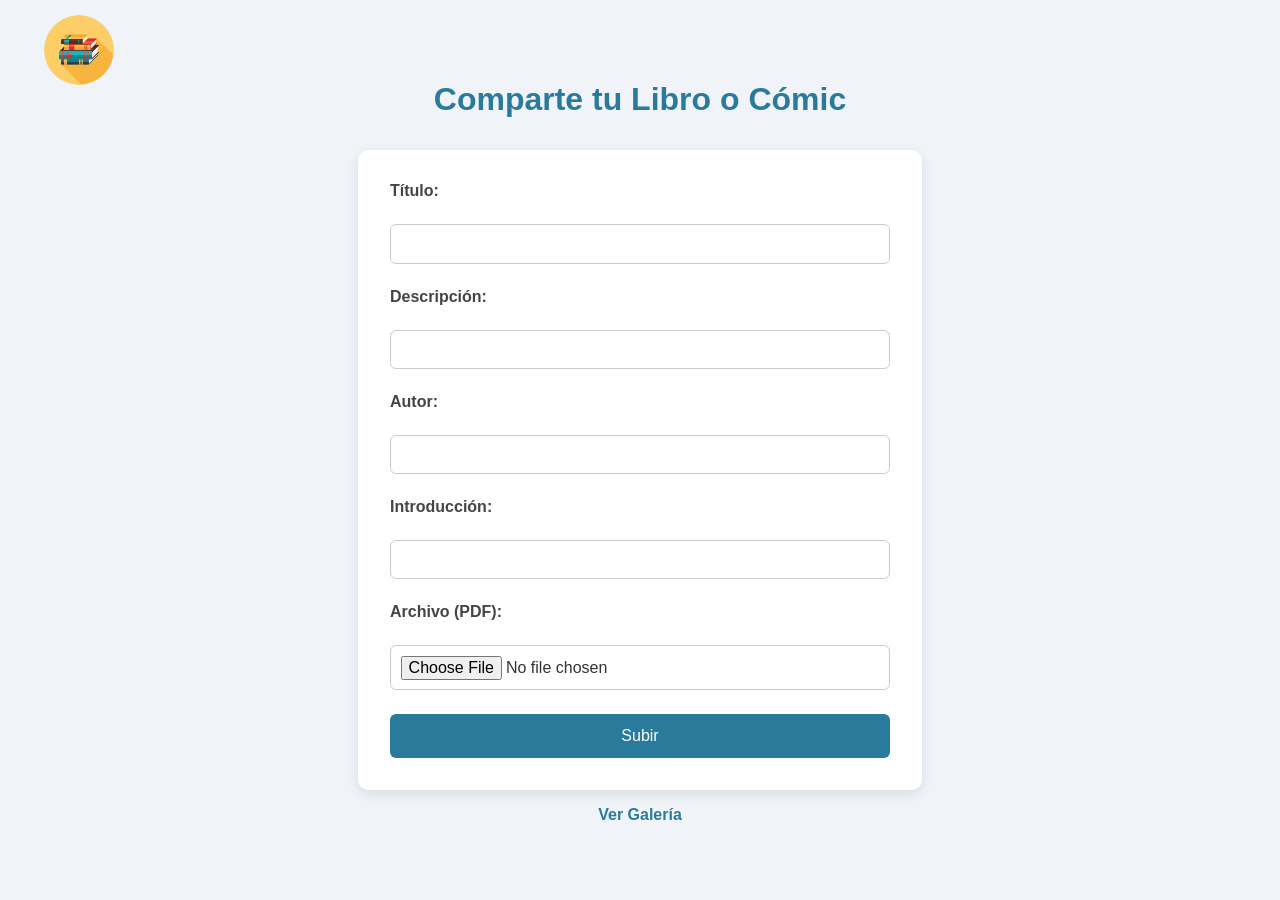
==== index.html @ cca5fb01 "Update and rename ComparteTuLibro.html to index.html" ====
<!DOCTYPE html>
<html lang="es">
  <head>
    <meta charset="UTF-8" />
    <title>Subir Libro o Cómic</title>
    <link rel="stylesheet" href="estilo.css" />
  </head>
  <body>
    <header>
       <div class="logo">
            <img src="OIP__5_-removebg-preview.png">
        </div>
    </header>
    <h1>Comparte tu Libro o Cómic</h1>
    <form action="galeria.html" method="POST" enctype="multipart/form-data">
      <label for="titulo">Título:</label>
      <input type="text" id="titulo" name="titulo" required />

      <label for="/subir">Descripción:</label>
      <input type="text" id="descripcion" name="descripcion" required>

      <label for="/subir">Autor:</label>
      <input type="text" id="autor" name="autor" required>

      <label for="/subir">Introducción:</label>
      <input type="text" id="introduccion" name="introduccion" required>

      <label for="archivo">Archivo (PDF):</label>
      <input type="file" id="archivo" name="archivo" accept=".pdf" required />

      <button type="submit">Subir</button>
    </form>

    <a href="galeria.html">Ver Galería</a>
  </body>
</html>
---- estilo.css ----
body {
  background-color: #f0f4f8;
  font-family: 'Segoe UI', sans-serif;
  padding: 2rem;
  color: #333;
}

.logo{
  display: flex;
  align-items: center;
  text-align: left;
  height: 20px;
}

.logo img{
  border-radius: 50%;
  padding: 4px;
  width: 70px;
  height: auto;
  transition: transform 0.7s ease;
}

.logo img:hover{
  transform: scale(1.05);
}


h1 {
  text-align: center;
  color: #2a7b9b;
  margin-bottom: 2rem;
}

form {
  background-color: #fff;
  padding: 2rem;
  border-radius: 10px;
  box-shadow: 0 4px 12px rgba(0,0,0,0.1);
  max-width: 500px;
  margin: 0 auto;
  display: flex;
  flex-direction: column;
  gap: 1.5rem;
}

label {
  font-weight: bold;
  color: #444;
}

input[type="text"],
input[type="file"] {
  padding: 0.6rem;
  border: 1px solid #ccc;
  border-radius: 6px;
  font-size: 1rem;
}

button {
  background-color: #2a7b9b;
  color: white;
  padding: 0.8rem;
  border: none;
  border-radius: 6px;
  cursor: pointer;
  font-size: 1rem;
  transition: background-color 0.3s ease;
}

button:hover {
  background-color: #1e5e75;
}

a {
  display: block;
  text-align: center;
  margin-top: 1rem;
  text-decoration: none;
  color: #2a7b9b;
  font-weight: bold;
}

a:hover {
  text-decoration: underline;
}
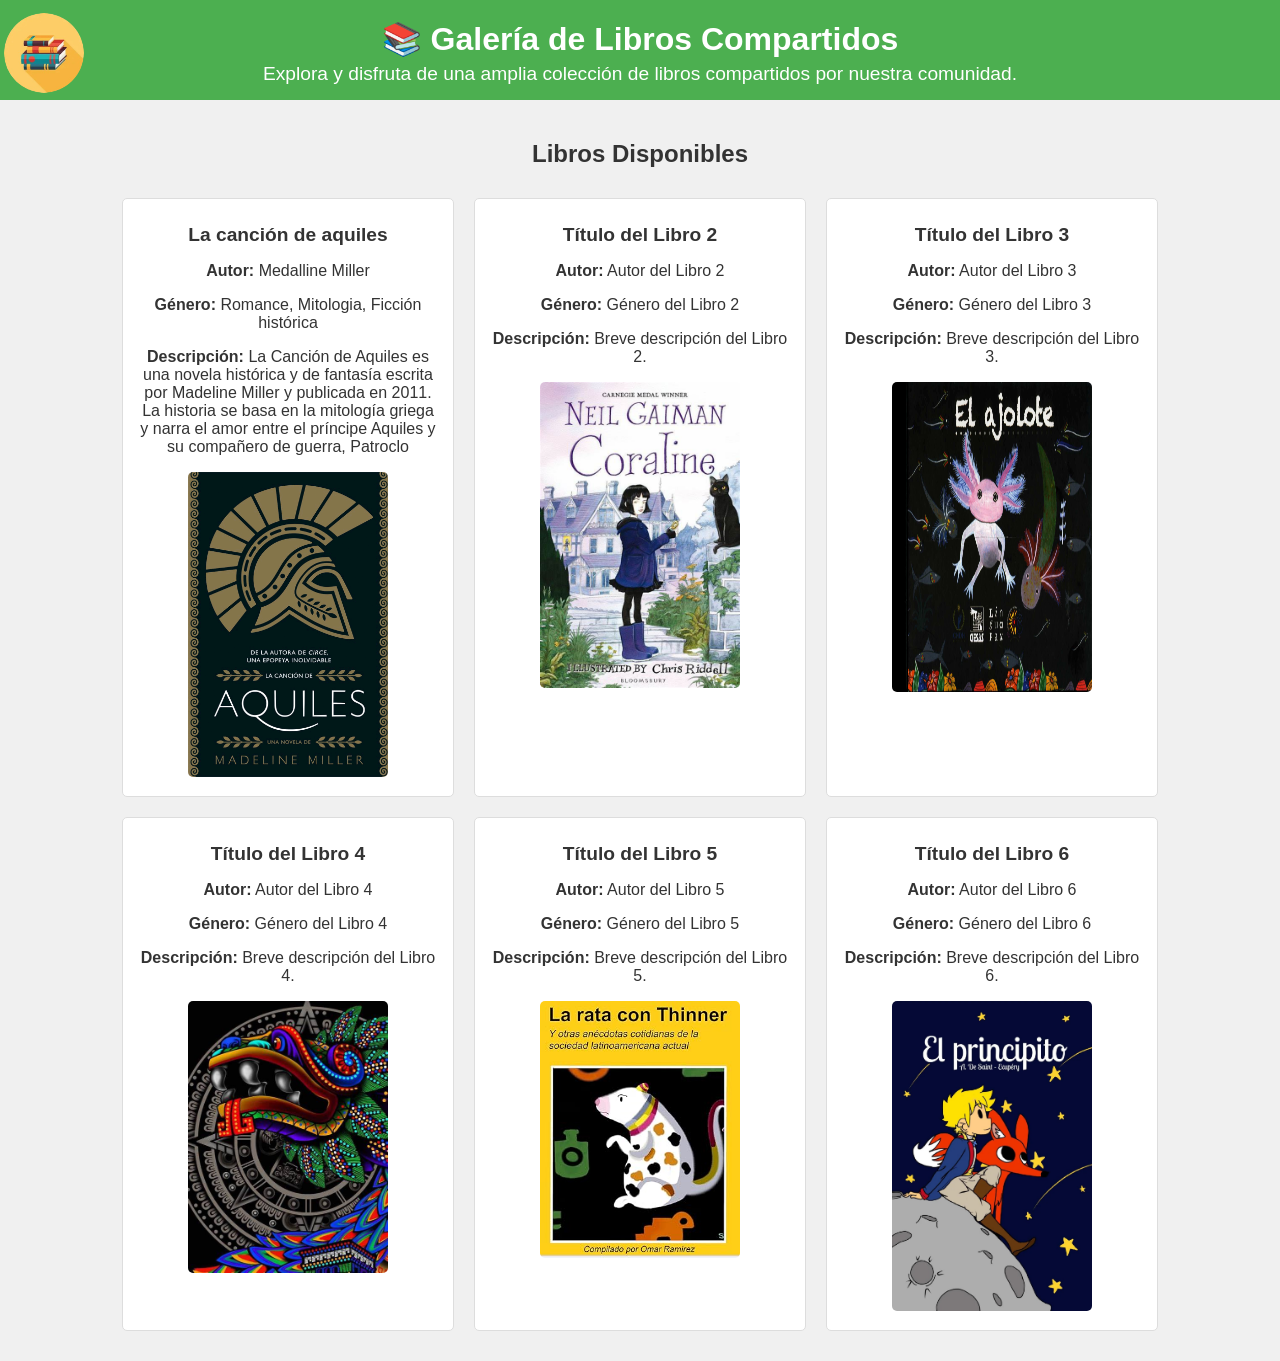
==== commit 8513f48e: "Update and rename galeria.html to index.html" ====
--- a/index.html
+++ b/index.html
@@ -1,37 +1,78 @@
 <!DOCTYPE html>
-<html lang="es">
-  <head>
-    <meta charset="UTF-8" />
-    <title>Subir Libro o Cómic</title>
-    <link rel="stylesheet" href="estilo.css" />
-  </head>
-  <body>
-    <header>
-       <div class="logo">
-            <img src="OIP__5_-removebg-preview.png">
-        </div>
-    </header>
-    <h1>Comparte tu Libro o Cómic</h1>
-    <form action="galeria.html" method="POST" enctype="multipart/form-data">
-      <label for="titulo">Título:</label>
-      <input type="text" id="titulo" name="titulo" required />
+<html lang="en">
+    <head>
+        <meta charset="UTF-8">
+        <meta name="viewport" content="width=device-width, initial-scale=1.0">
+        <title>Sube tu libro</title>
+        <link rel="stylesheet" href="style2.css">
+    </head>
+    <body>
+        <header class="encabezado">
+            <div class="logo">
+                <a href="subir.html">
+                    <img src="OIP__5_-removebg-preview.png">
+                </a>
+            </div>
+            <h1>📚 Galería de Libros Compartidos</h1>
+            <p>Explora y disfruta de una amplia colección de libros compartidos por nuestra comunidad.</p>
+        </header>
 
-      <label for="/subir">Descripción:</label>
-      <input type="text" id="descripcion" name="descripcion" required>
-
-      <label for="/subir">Autor:</label>
-      <input type="text" id="autor" name="autor" required>
-
-      <label for="/subir">Introducción:</label>
-      <input type="text" id="introduccion" name="introduccion" required>
-
-      <label for="archivo">Archivo (PDF):</label>
-      <input type="file" id="archivo" name="archivo" accept=".pdf" required />
-
-      <button type="submit">Subir</button>
-    </form>
-
-    <a href="galeria.html">Ver Galería</a>
-  </body>
+        <main class="galeria">
+            <h2>Libros Disponibles</h2>
+            <div class="libro">
+                <h3>La canción de aquiles</h3>
+                <p><strong>Autor:</strong> Medalline Miller</p>
+                <p><strong>Género:</strong> Romance, Mitologia, Ficción histórica</p>
+                <p><strong>Descripción:</strong> La Canción de Aquiles es una novela histórica y de fantasía escrita por Madeline Miller y publicada en 2011. La historia se basa en la mitología griega y narra el amor entre el príncipe Aquiles y su compañero de guerra, Patroclo</p>
+                <a href="cancion de aquiles.pdf" target="_blank">
+                    <img src="978607550805.gif" alt="">
+                </a>
+            </div>
+            <div class="libro">
+                <h3>Título del Libro 2</h3>
+                <p><strong>Autor:</strong> Autor del Libro 2</p>
+                <p><strong>Género:</strong> Género del Libro 2</p>
+                <p><strong>Descripción:</strong> Breve descripción del Libro 2.</p>
+                <a href="coraline.pdf" target="_blank">
+                    <img src="OIP (1).jpeg" alt="">
+                </a>
+            </div>
+            <div class="libro2">
+                <h3>Título del Libro 3</h3>
+                <p><strong>Autor:</strong> Autor del Libro 3</p>
+                <p><strong>Género:</strong> Género del Libro 3</p>
+                <p><strong>Descripción:</strong> Breve descripción del Libro 3.</p>
+                <a href="4 El Ajolote (Presentación) autor Itzel Vargas García.pdf" target="_blank">
+                    <img src="mini_magick20190121-4236-18z1aax.png" alt="">
+                </a>
+            </div>
+            <div class="libro">
+                <h3>Título del Libro 4</h3>
+                <p><strong>Autor:</strong> Autor del Libro 4</p>
+                <p><strong>Género:</strong> Género del Libro 4</p>
+                <p><strong>Descripción:</strong> Breve descripción del Libro 4.</p>
+                <a href="2 La Leyenda de Quetzalcóatl autor Enrique Florescano.pdf" target="_blank">
+                    <img src="OIP (2).jpeg" alt="">
+                </a>
+            </div>
+            <div class="libro">
+                <h3>Título del Libro 5</h3>
+                <p><strong>Autor:</strong> Autor del Libro 5</p>
+                <p><strong>Género:</strong> Género del Libro 5</p>
+                <p><strong>Descripción:</strong> Breve descripción del Libro 5.</p>
+                <a href="rata_con_thinner.pdf" target="_blank">
+                    <img src="rata.jpg" alt="">
+                </a>
+            </div>
+            <div class="libro2">
+                <h3>Título del Libro 6</h3>
+                <p><strong>Autor:</strong> Autor del Libro 6</p>
+                <p><strong>Género:</strong> Género del Libro 6</p>
+                <p><strong>Descripción:</strong> Breve descripción del Libro 6.</p>
+                <a href="EL-PRINCIPITO.pdf" target="_blank">
+                    <img src="caca.jpg" alt="">
+                </a>
+            </div>
+        </main>
+    </body>
 </html>
-
--- a/style2.css
+++ b/style2.css
@@ -0,0 +1,99 @@
+body{
+    background-color: #f0f0f0;
+    font-family: Arial, sans-serif;
+    color: #333;
+    margin: 0;
+    padding: 0;
+}
+
+.encabezado{
+    background-color: #4CAF50;
+    color: white;
+    padding: 10px 0;
+    text-align: center;
+}
+
+.encabezado h1{
+    margin: 0;
+    font-size: 2em;
+}
+
+.encabezado p{
+    margin: 5px 0;
+    font-size: 1.2em;
+}
+
+.galeria{
+    display: flex;
+    flex-wrap: wrap;
+    justify-content: center;
+    padding: 20px;
+}
+
+.galeria h2{
+    width: 100%;
+    text-align: center;
+    margin-bottom: 20px;
+}
+
+.libro{
+    background-color: white;
+    border: 1px solid #ddd;
+    border-radius: 5px;
+    margin: 10px;
+    padding: 15px;
+    width: 300px;
+    text-align: center;
+}
+
+.libro h3{
+    font-size: 1.2em;
+    margin: 10px 0;
+}
+
+.libro img{
+    width: 200px;
+    height: auto;
+    border-radius: 5px;
+}
+
+.libro2{
+    background-color: white;
+    border: 1px solid #ddd;
+    border-radius: 5px;
+    margin: 10px;
+    padding: 15px;
+    width: 300px;
+    text-align: center;
+}
+
+.libro2 h3{
+    font-size: 1.2em;
+    margin: 10px 0;
+}
+
+.libro2 img{
+    width: 200px;
+    height: 310px;
+    border-radius: 5px;
+}
+
+.logo{
+    margin-bottom: -80px;
+    display: flex;
+    align-items: center;
+    text-align: left;
+    height: 90px;
+}
+
+.logo img{
+    border-radius: 50%;
+    padding: 4px;
+    width: 80px;
+    height: auto;
+    transition: transform 0.7s ease;
+}
+
+.logo img:hover{
+    transform: scale(1.05);
+}
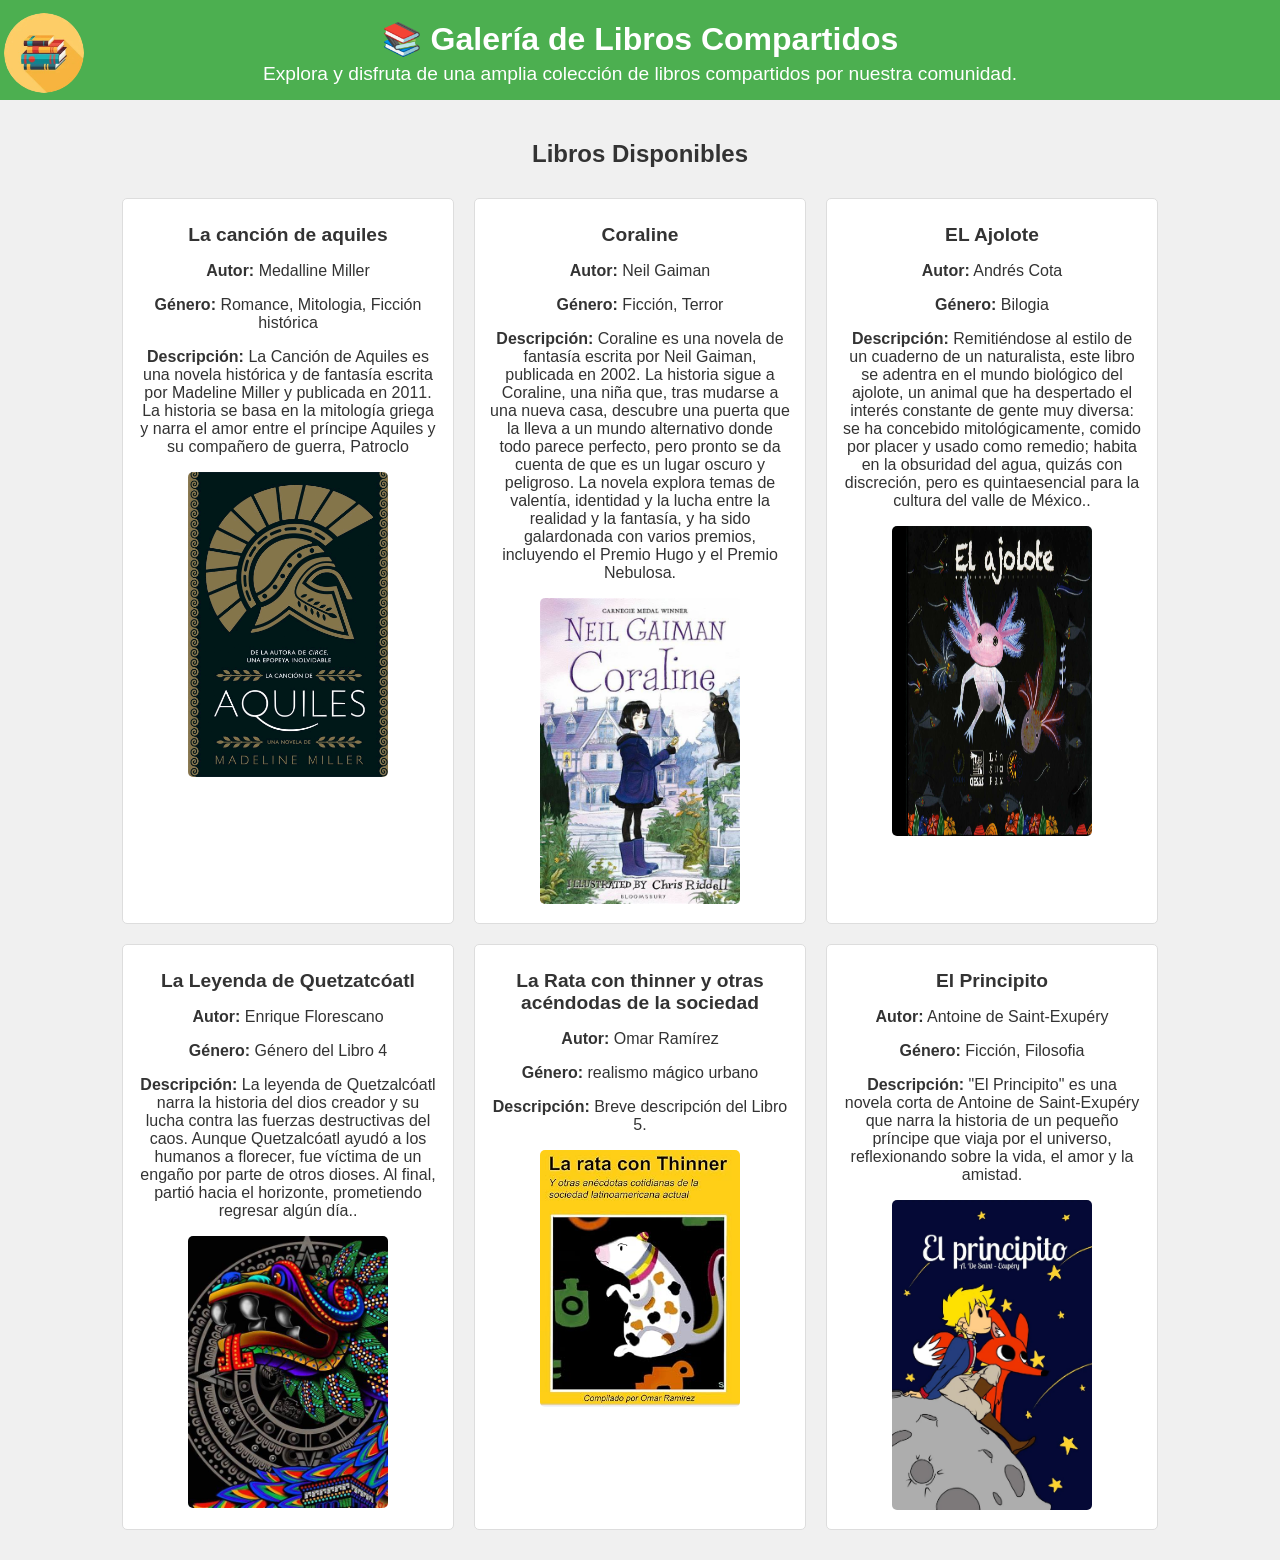
==== commit 07845976: "Update index.html" ====
--- a/index.html
+++ b/index.html
@@ -29,46 +29,46 @@
                 </a>
             </div>
             <div class="libro">
-                <h3>Título del Libro 2</h3>
-                <p><strong>Autor:</strong> Autor del Libro 2</p>
-                <p><strong>Género:</strong> Género del Libro 2</p>
-                <p><strong>Descripción:</strong> Breve descripción del Libro 2.</p>
+                <h3>Coraline</h3>
+                <p><strong>Autor:</strong> Neil Gaiman</p>
+                <p><strong>Género:</strong> Ficción, Terror</p>
+                <p><strong>Descripción:</strong> Coraline es una novela de fantasía escrita por Neil Gaiman, publicada en 2002. La historia sigue a Coraline, una niña que, tras mudarse a una nueva casa, descubre una puerta que la lleva a un mundo alternativo donde todo parece perfecto, pero pronto se da cuenta de que es un lugar oscuro y peligroso. La novela explora temas de valentía, identidad y la lucha entre la realidad y la fantasía, y ha sido galardonada con varios premios, incluyendo el Premio Hugo y el Premio Nebulosa.</p>
                 <a href="coraline.pdf" target="_blank">
                     <img src="OIP (1).jpeg" alt="">
                 </a>
             </div>
             <div class="libro2">
-                <h3>Título del Libro 3</h3>
-                <p><strong>Autor:</strong> Autor del Libro 3</p>
-                <p><strong>Género:</strong> Género del Libro 3</p>
-                <p><strong>Descripción:</strong> Breve descripción del Libro 3.</p>
+                <h3>EL Ajolote</h3>
+                <p><strong>Autor:</strong> Andrés Cota</p>
+                <p><strong>Género:</strong> Bilogia</p>
+                <p><strong>Descripción:</strong> Remitiéndose al estilo de un cuaderno de un naturalista, este libro se adentra en el mundo biológico del ajolote, un animal que ha despertado el interés constante de gente muy diversa: se ha concebido mitológicamente, comido por placer y usado como remedio; habita en la obsuridad del agua, quizás con discreción, pero es quintaesencial para la cultura del valle de México..</p>
                 <a href="4 El Ajolote (Presentación) autor Itzel Vargas García.pdf" target="_blank">
                     <img src="mini_magick20190121-4236-18z1aax.png" alt="">
                 </a>
             </div>
             <div class="libro">
-                <h3>Título del Libro 4</h3>
-                <p><strong>Autor:</strong> Autor del Libro 4</p>
+                <h3>La Leyenda de Quetzatcóatl</h3>
+                <p><strong>Autor:</strong> Enrique Florescano</p>
                 <p><strong>Género:</strong> Género del Libro 4</p>
-                <p><strong>Descripción:</strong> Breve descripción del Libro 4.</p>
+                <p><strong>Descripción:</strong> La leyenda de Quetzalcóatl narra la historia del dios creador y su lucha contra las fuerzas destructivas del caos. Aunque Quetzalcóatl ayudó a los humanos a florecer, fue víctima de un engaño por parte de otros dioses. Al final, partió hacia el horizonte, prometiendo regresar algún día..</p>
                 <a href="2 La Leyenda de Quetzalcóatl autor Enrique Florescano.pdf" target="_blank">
                     <img src="OIP (2).jpeg" alt="">
                 </a>
             </div>
             <div class="libro">
-                <h3>Título del Libro 5</h3>
-                <p><strong>Autor:</strong> Autor del Libro 5</p>
-                <p><strong>Género:</strong> Género del Libro 5</p>
+                <h3>La Rata con thinner y otras acéndodas de la sociedad</h3>
+                <p><strong>Autor:</strong> Omar Ramírez</p>
+                <p><strong>Género:</strong> realismo mágico urbano</p>
                 <p><strong>Descripción:</strong> Breve descripción del Libro 5.</p>
                 <a href="rata_con_thinner.pdf" target="_blank">
                     <img src="rata.jpg" alt="">
                 </a>
             </div>
             <div class="libro2">
-                <h3>Título del Libro 6</h3>
-                <p><strong>Autor:</strong> Autor del Libro 6</p>
-                <p><strong>Género:</strong> Género del Libro 6</p>
-                <p><strong>Descripción:</strong> Breve descripción del Libro 6.</p>
+                <h3>El Principito</h3>
+                <p><strong>Autor:</strong> Antoine de Saint-Exupéry</p>
+                <p><strong>Género:</strong> Ficción, Filosofia</p>
+                <p><strong>Descripción:</strong> "El Principito" es una novela corta de Antoine de Saint-Exupéry que narra la historia de un pequeño príncipe que viaja por el universo, reflexionando sobre la vida, el amor y la amistad.</p>
                 <a href="EL-PRINCIPITO.pdf" target="_blank">
                     <img src="caca.jpg" alt="">
                 </a>
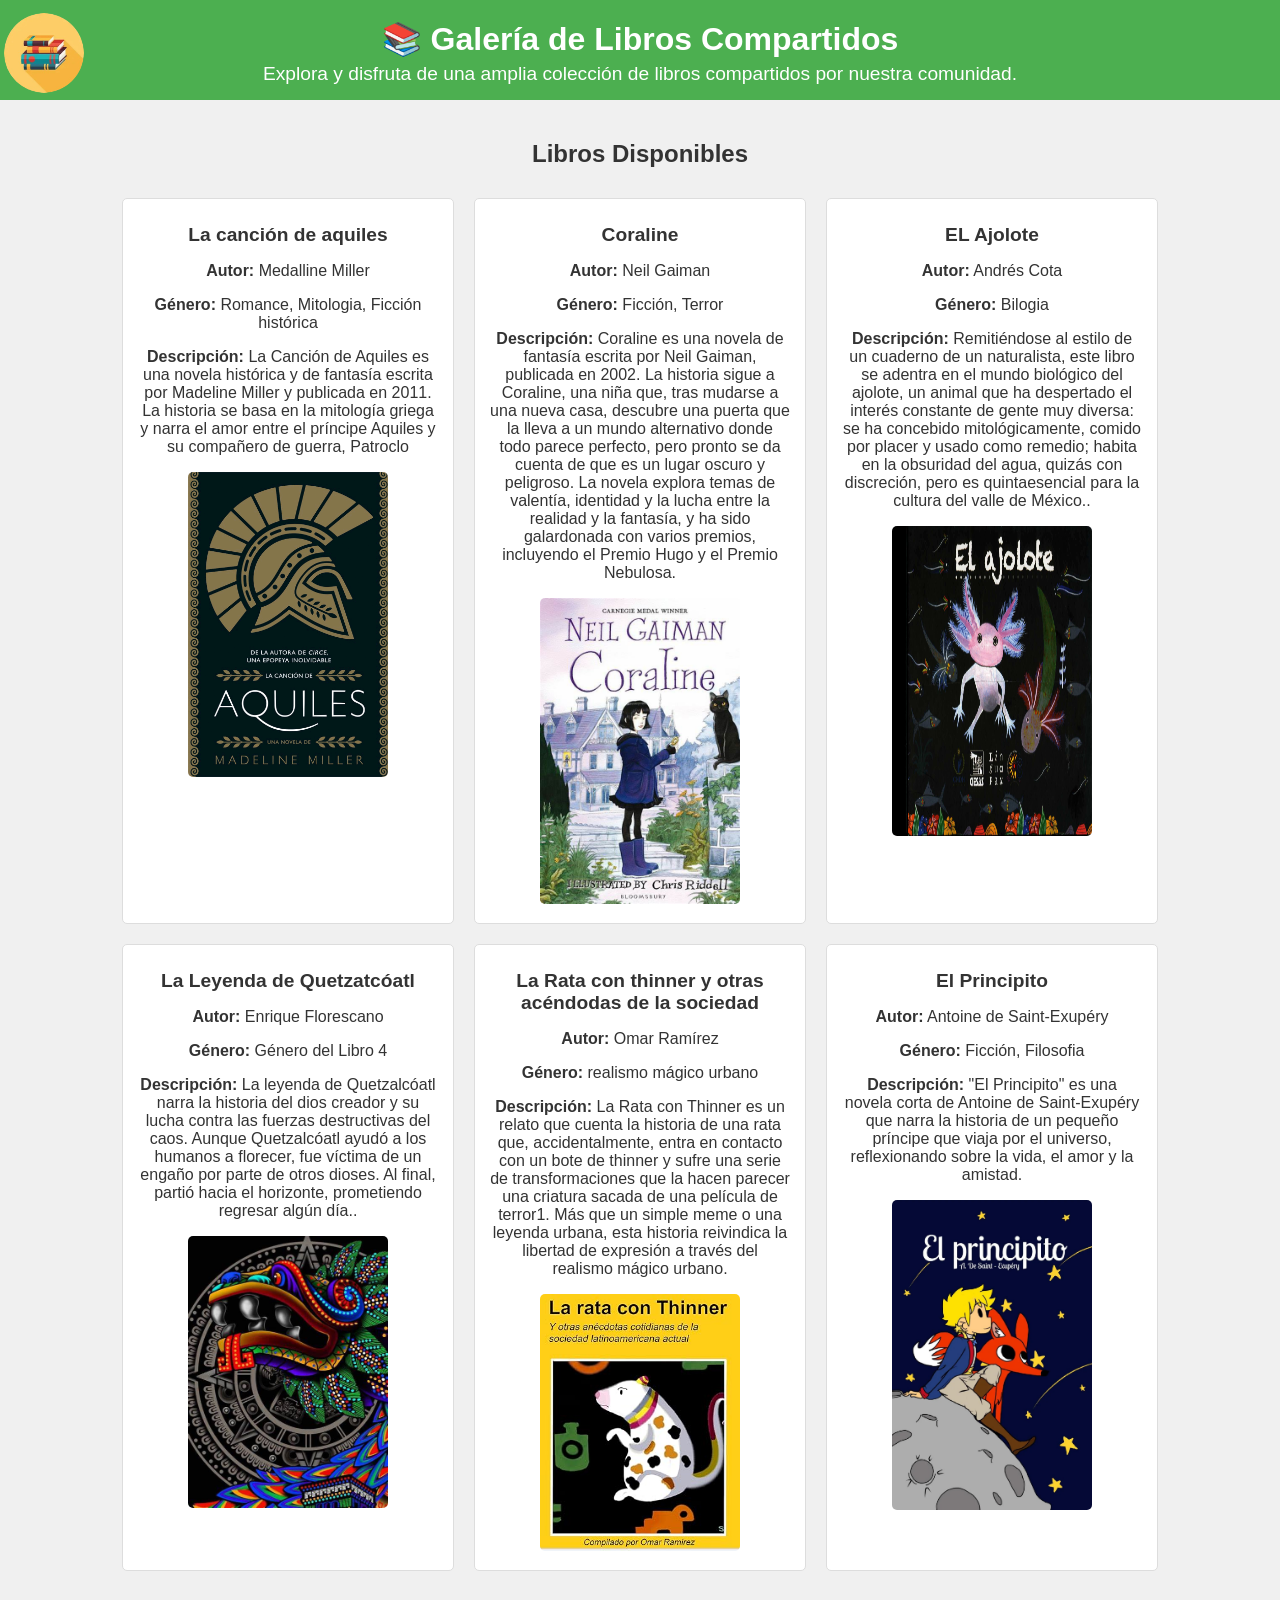
==== commit 9e7f2b96: "Update index.html" ====
--- a/index.html
+++ b/index.html
@@ -59,7 +59,7 @@
                 <h3>La Rata con thinner y otras acéndodas de la sociedad</h3>
                 <p><strong>Autor:</strong> Omar Ramírez</p>
                 <p><strong>Género:</strong> realismo mágico urbano</p>
-                <p><strong>Descripción:</strong> Breve descripción del Libro 5.</p>
+                <p><strong>Descripción:</strong> La Rata con Thinner es un relato que cuenta la historia de una rata que, accidentalmente, entra en contacto con un bote de thinner y sufre una serie de transformaciones que la hacen parecer una criatura sacada de una película de terror1. Más que un simple meme o una leyenda urbana, esta historia reivindica la libertad de expresión a través del realismo mágico urbano.</p>
                 <a href="rata_con_thinner.pdf" target="_blank">
                     <img src="rata.jpg" alt="">
                 </a>
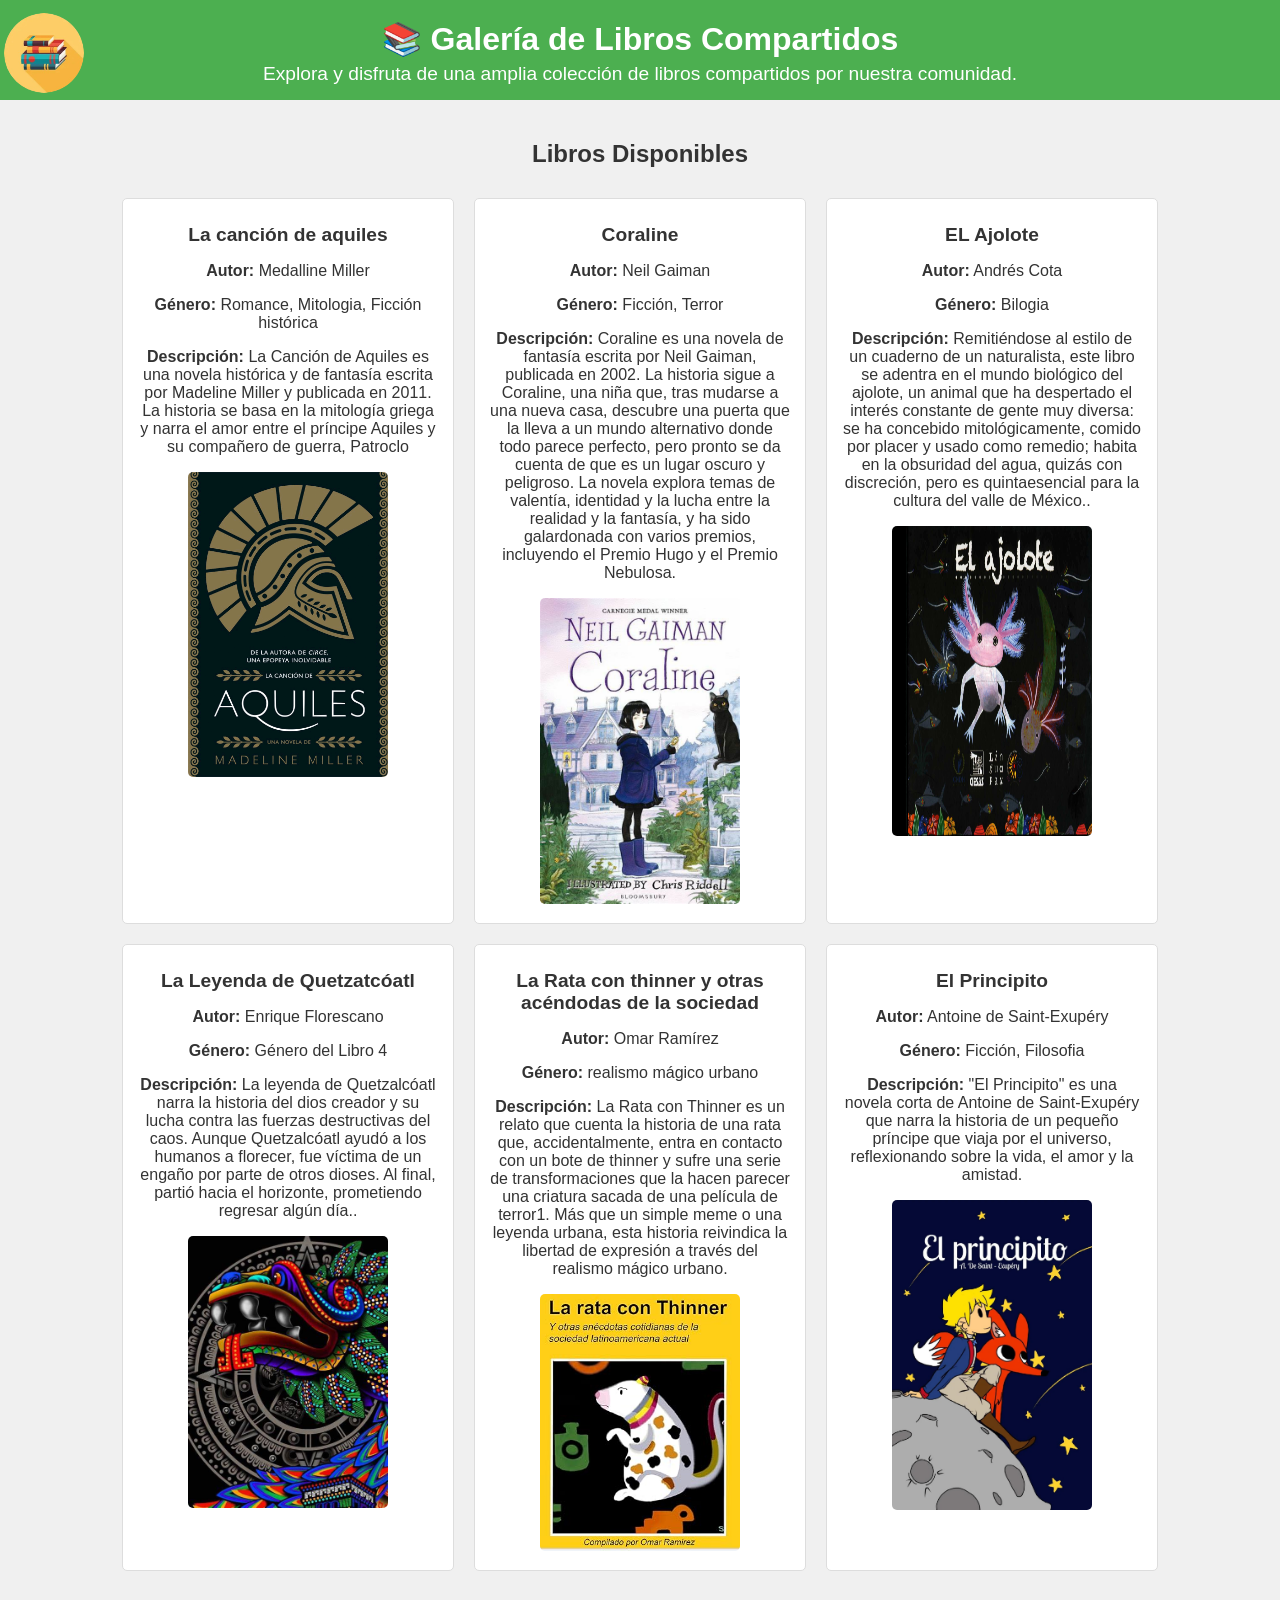
==== commit 19bf2bb7: "Update index.html" ====
--- a/index.html
+++ b/index.html
@@ -74,5 +74,6 @@
                 </a>
             </div>
         </main>
+        <footer class="pie">© 2025 Biblioteca Abierta</footer>
     </body>
 </html>
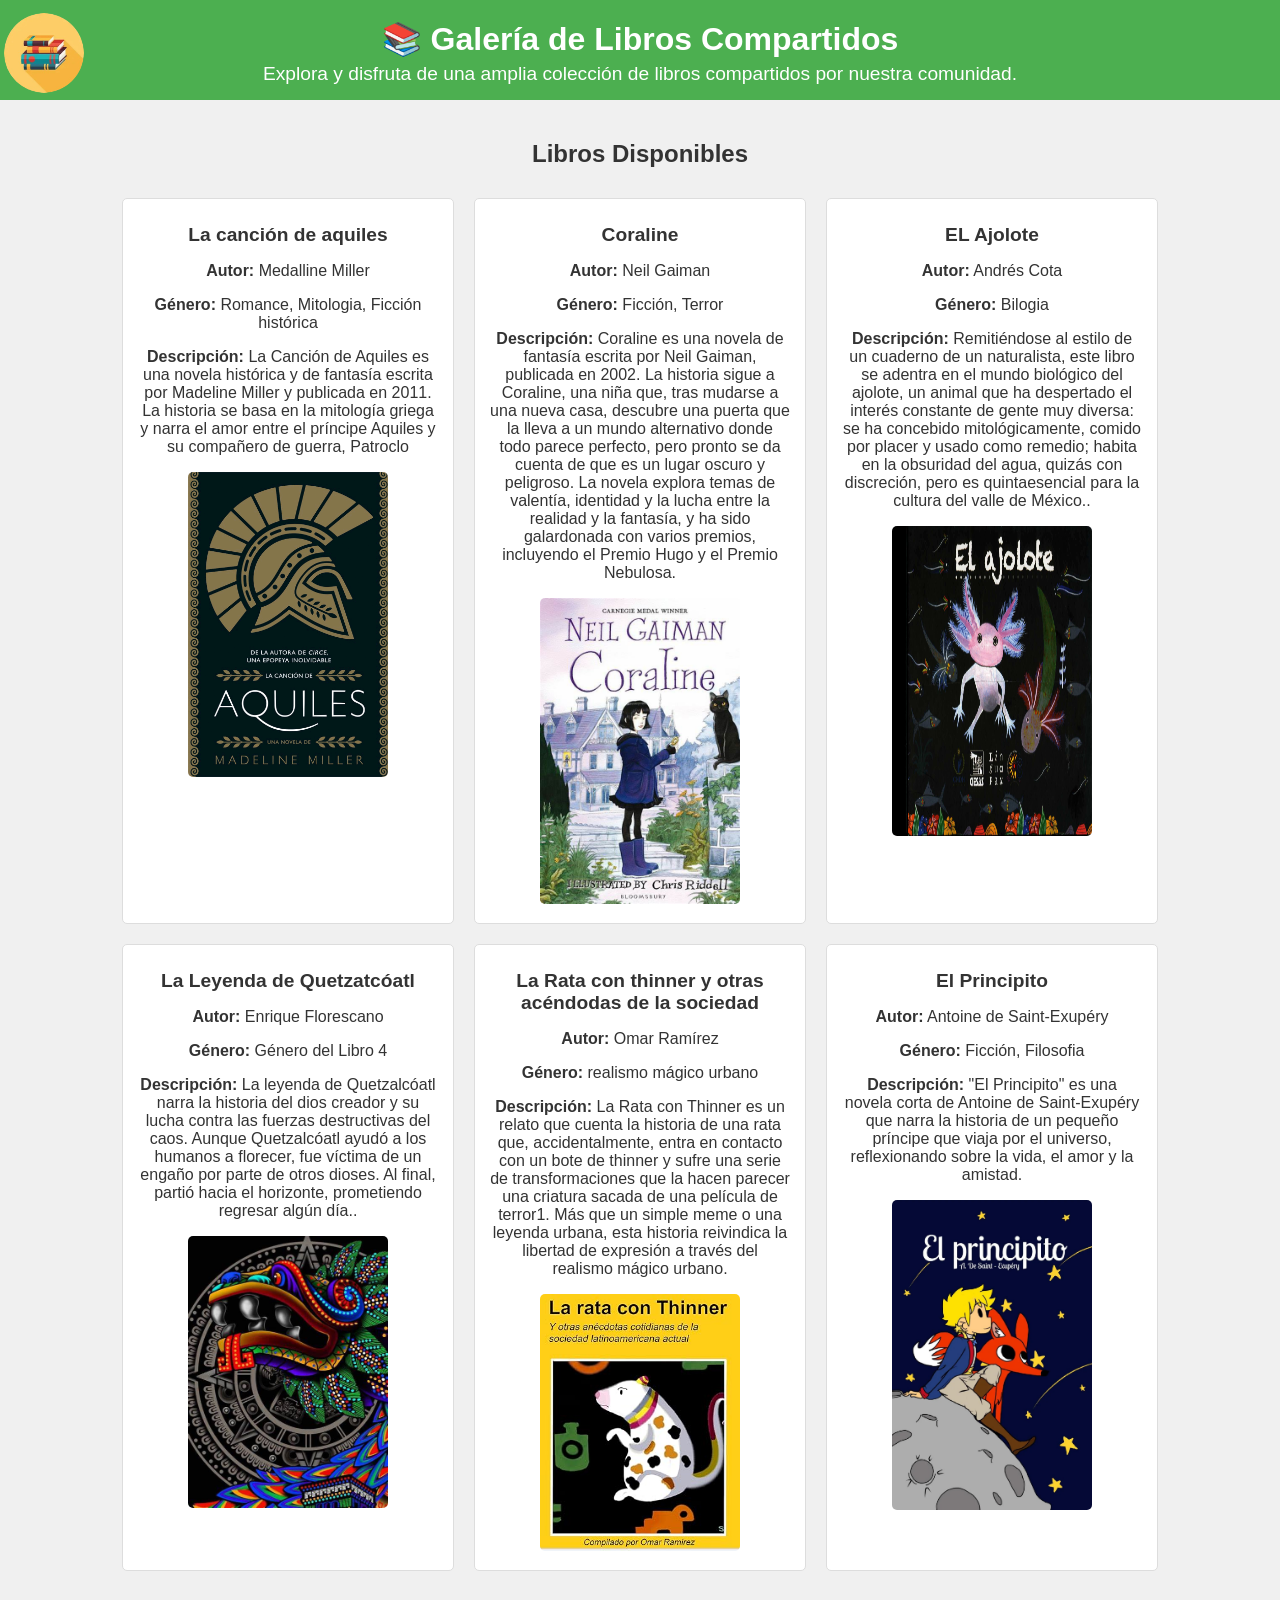
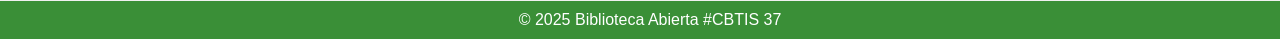
==== commit a58a6d51: "Update index.html" ====
--- a/index.html
+++ b/index.html
@@ -74,6 +74,6 @@
                 </a>
             </div>
         </main>
-        <footer class="pie">© 2025 Biblioteca Abierta</footer>
+        <footer class="pie">© 2025 Biblioteca Abierta #CBTIS 37</footer>
     </body>
 </html>
--- a/style2.css
+++ b/style2.css
@@ -96,4 +96,13 @@
 
 .logo img:hover{
     transform: scale(1.05);
-}+}
+
+.pie {
+  background-color: #3a8f37;
+  text-align: center;
+  padding: 10px;
+  color: white;
+  bottom: 0;
+  width: 100%;
+}
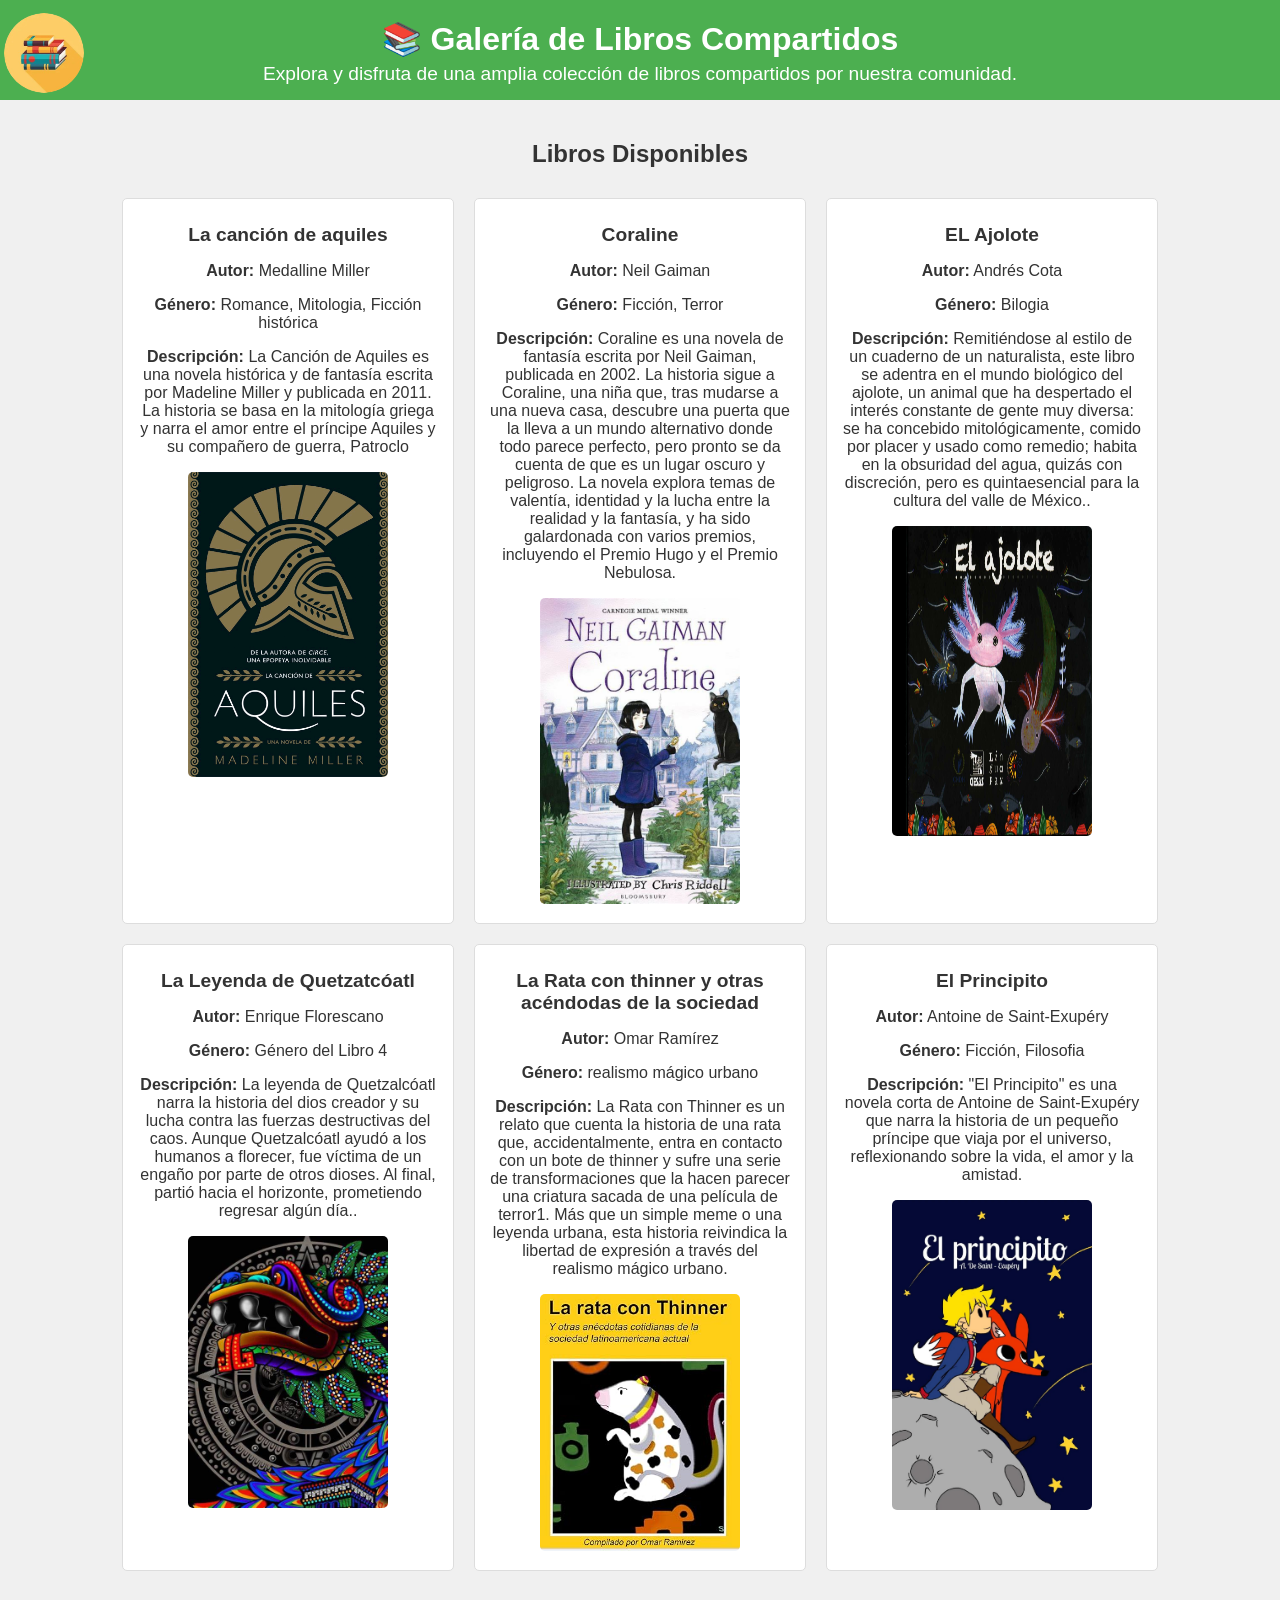
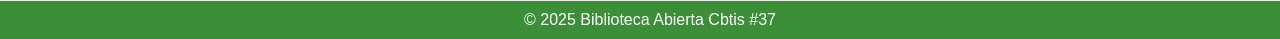
==== commit 0d237a04: "Update index.html" ====
--- a/index.html
+++ b/index.html
@@ -74,6 +74,6 @@
                 </a>
             </div>
         </main>
-        <footer class="pie">© 2025 Biblioteca Abierta #CBTIS 37</footer>
+        <footer class="pie">© 2025 Biblioteca Abierta Cbtis #37</footer>
     </body>
 </html>
